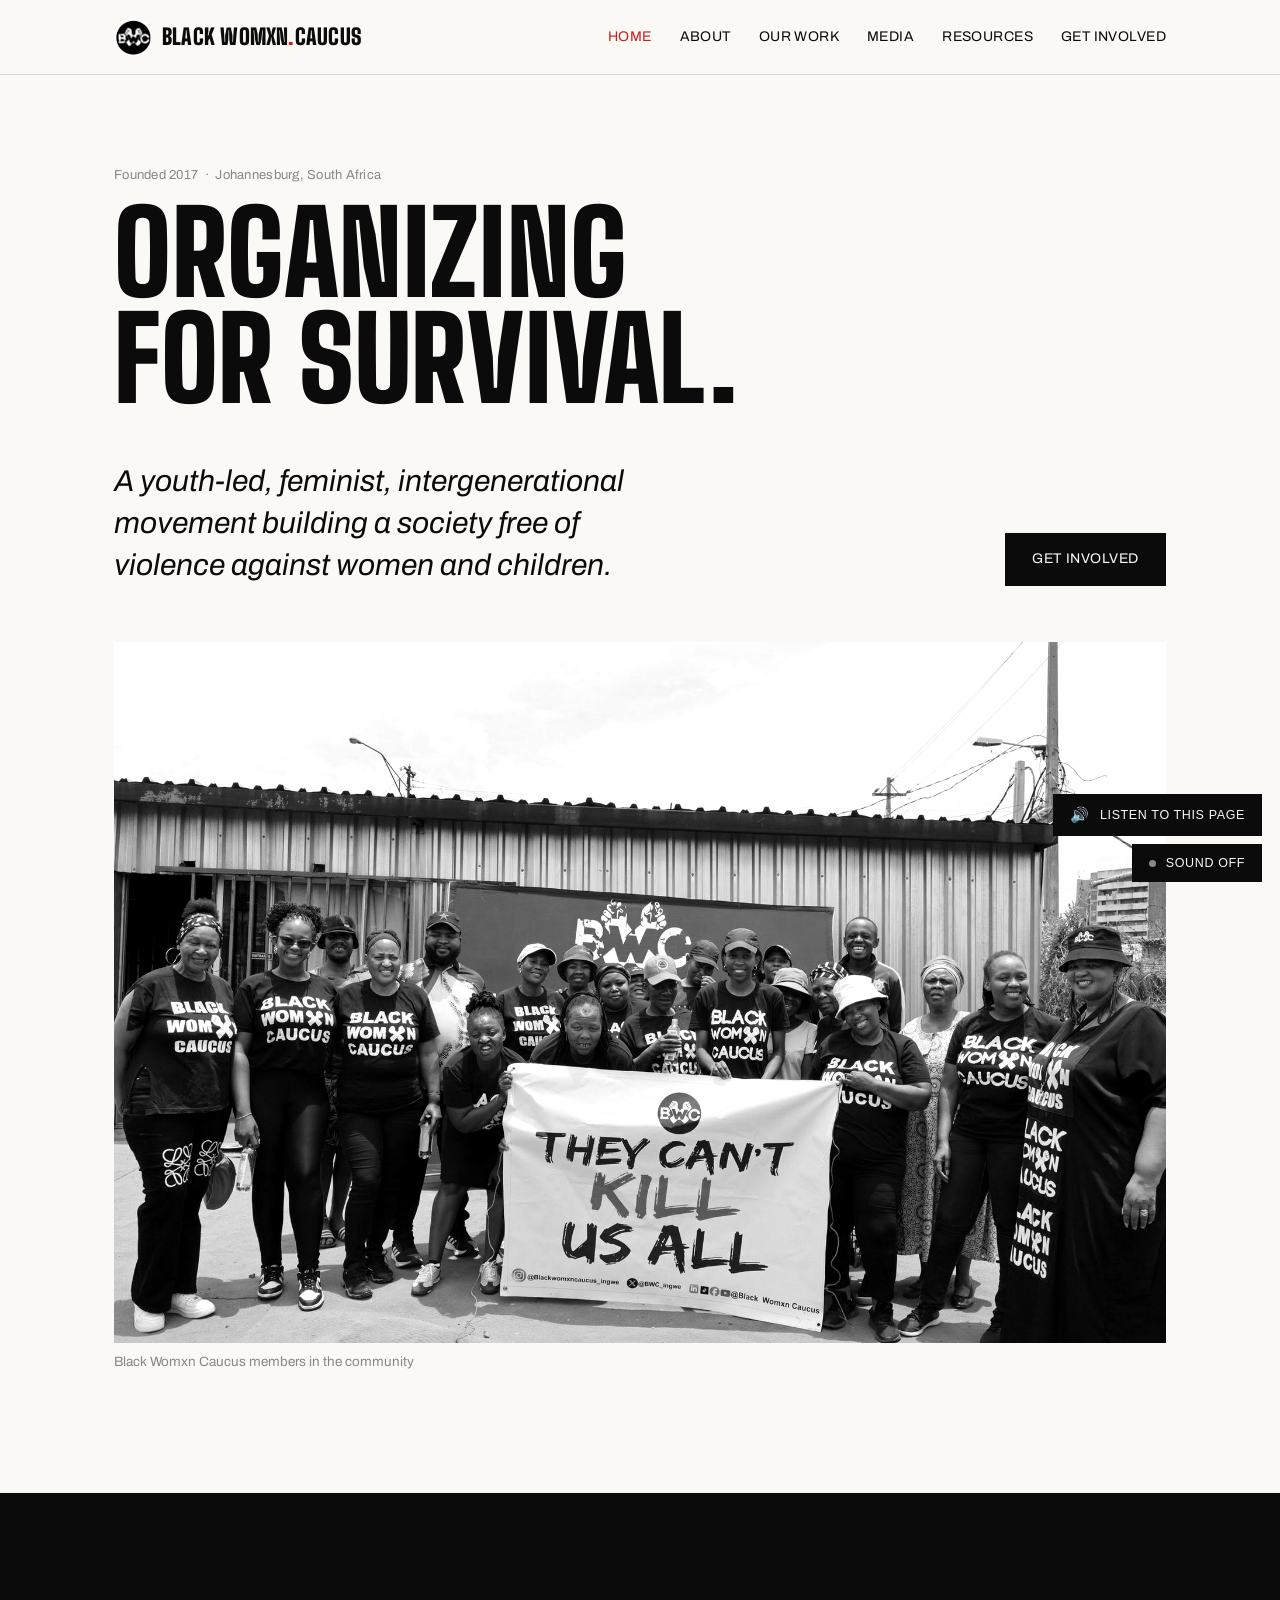
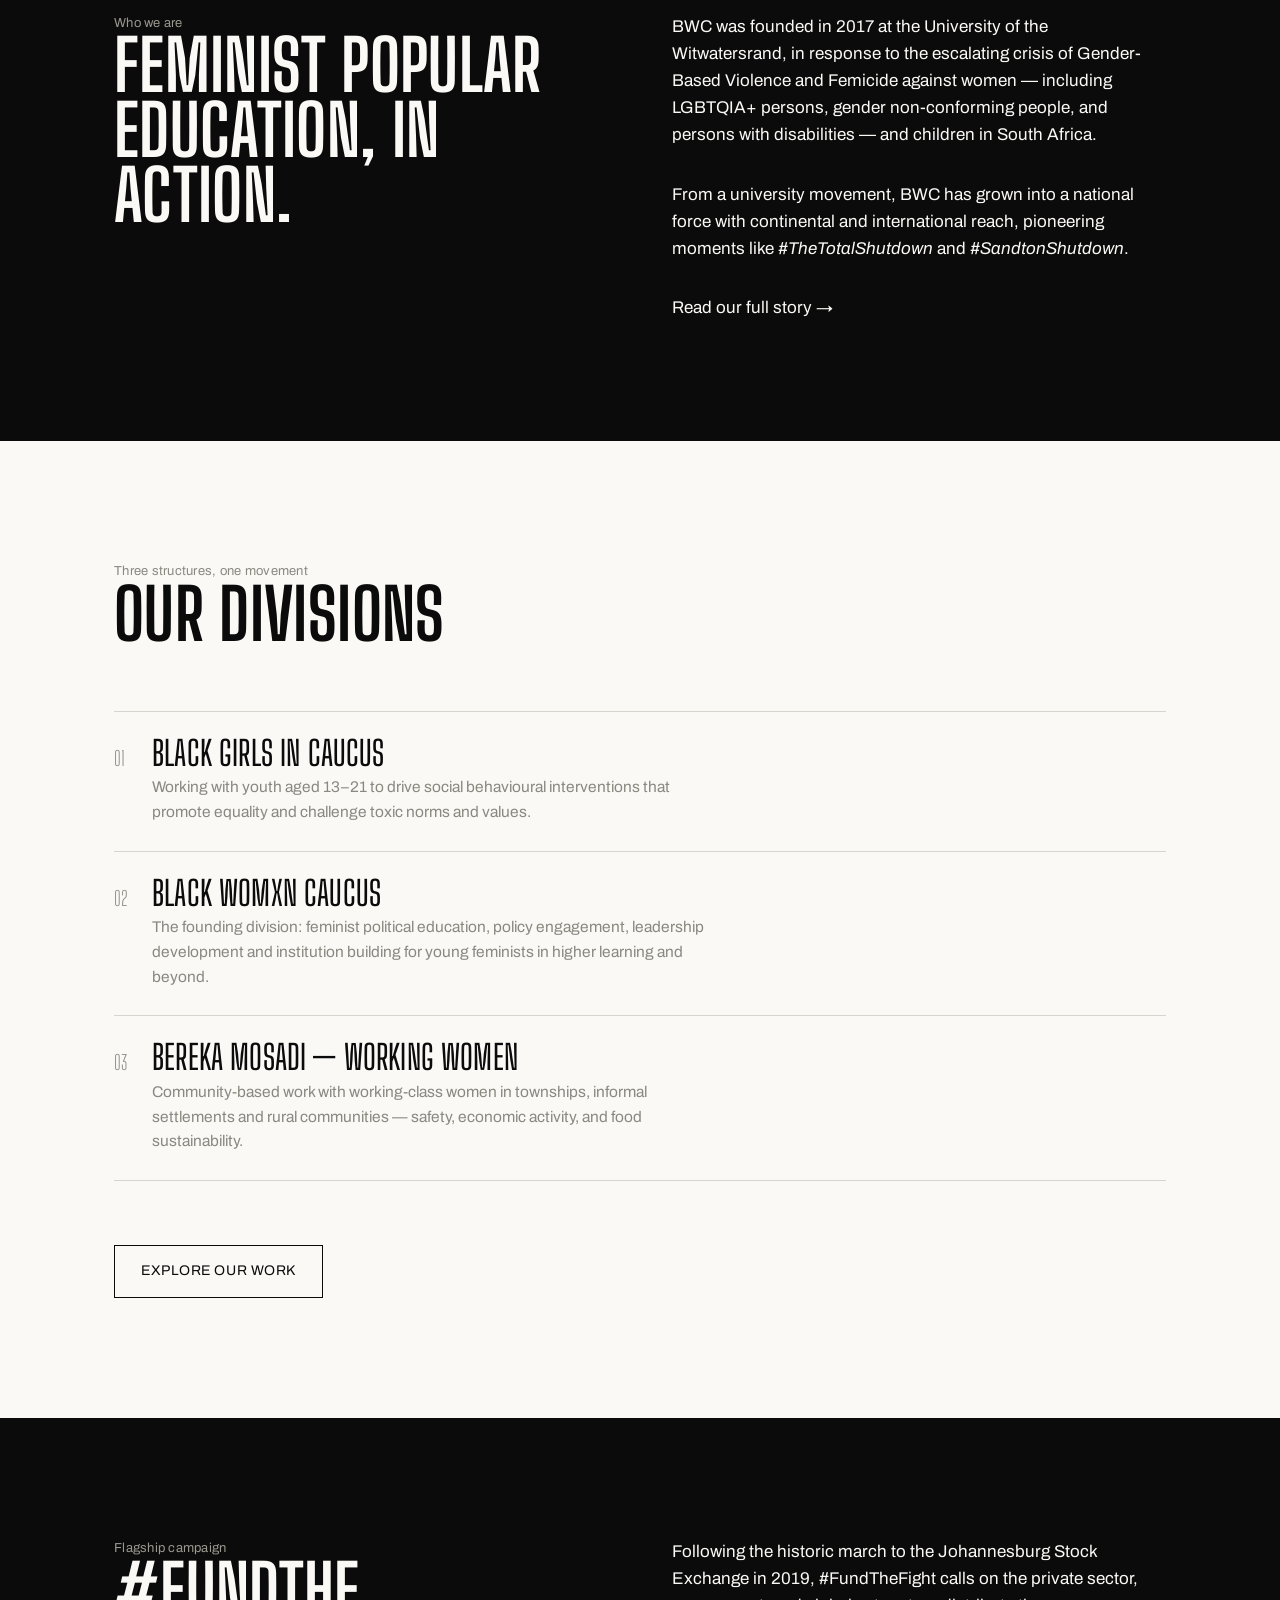
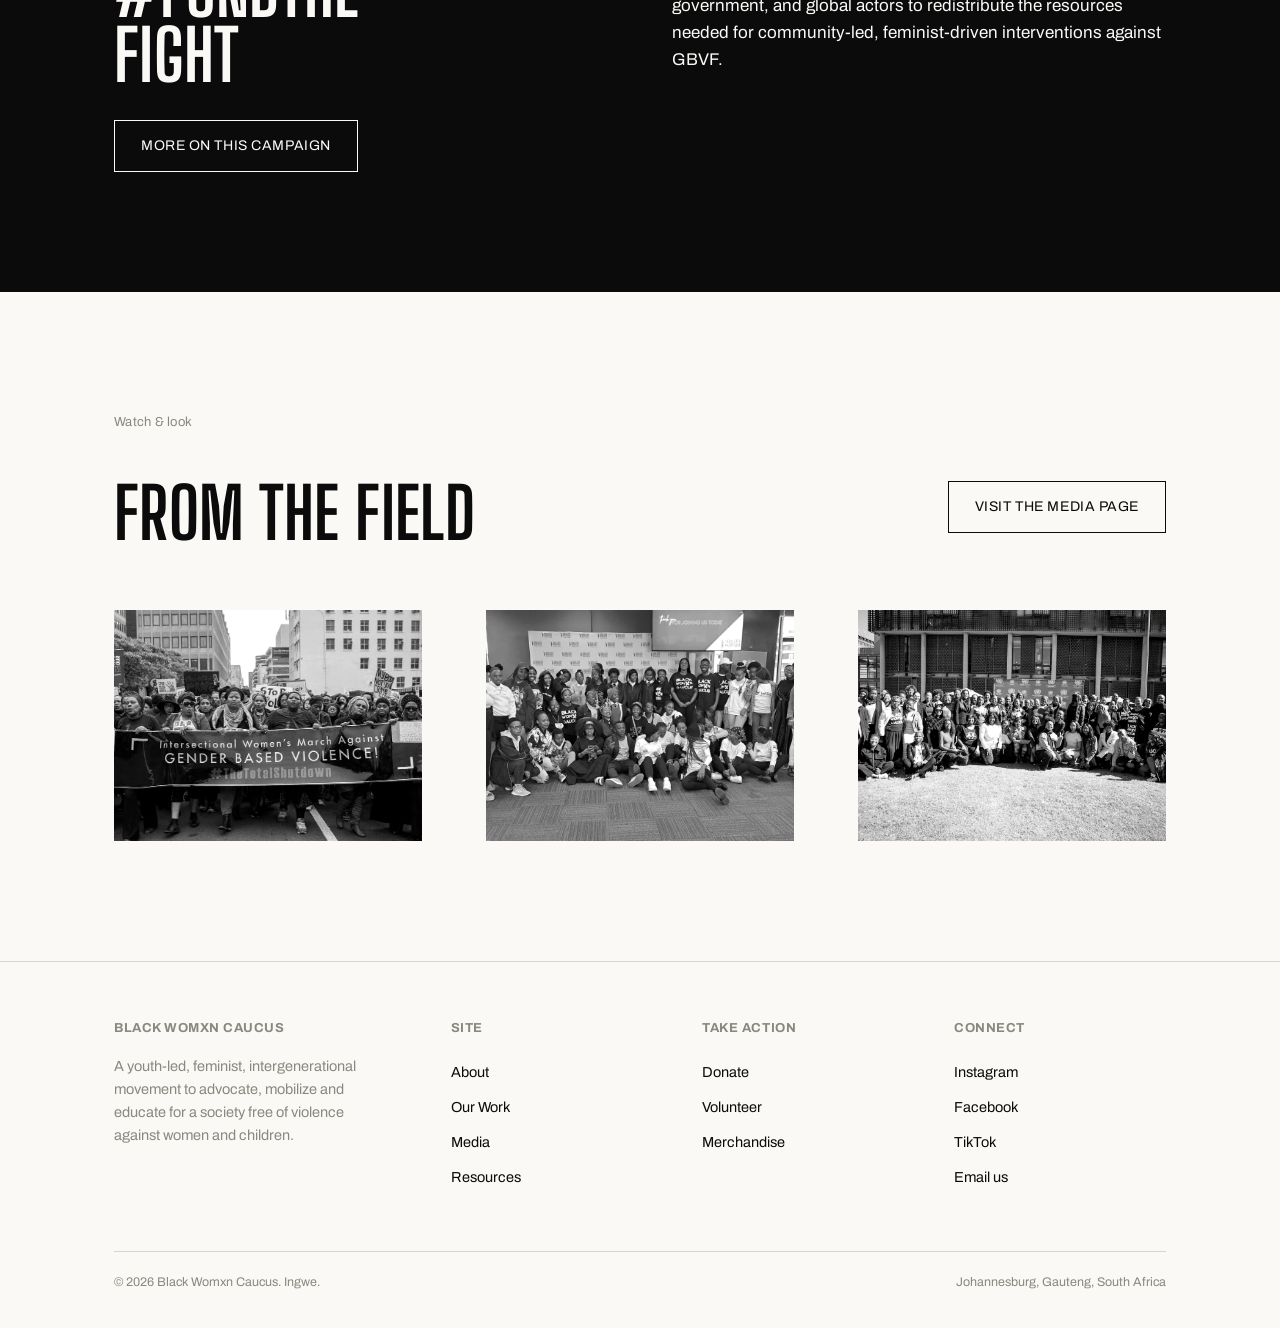
==== index.html @ 2677172e "Add files via upload" ====
<!doctype html>
<html lang="en">
<head>
<meta charset="UTF-8">
<meta name="viewport" content="width=device-width, initial-scale=1.0">
<title>Black Womxn Caucus — Organizing for a society free of violence</title>
<meta name="description" content="Black Womxn Caucus (BWC) is a youth-led, feminist, intergenerational movement working to end Gender-Based Violence and Femicide in South Africa.">
<link rel="stylesheet" href="assets/style.css">
<link rel="icon" type="image/png" sizes="32x32" href="assets/img/favicon-32.png">
<link rel="apple-touch-icon" sizes="180x180" href="assets/img/favicon-180.png">
</head>
<body>
<a class="skip-link" href="#main">Skip to main content</a>

<header class="site-nav" role="banner">
  <div class="wrap nav-inner">
    <a href="index.html" class="wordmark">
      <img src="assets/img/bwc-logo.png" alt="Black Womxn Caucus logo" class="logo-mark">
      <span class="logo-text">Black Womxn<span class="accent-dot">.</span>Caucus</span>
    </a>
    <button class="nav-toggle" aria-label="Menu"><span></span><span></span><span></span></button>
    <nav class="links" aria-label="Primary">
      <a href="index.html" class="current">Home</a>
      <a href="about.html">About</a>
      <a href="our-work.html">Our Work</a>
      <a href="media.html">Media</a>
      <a href="resources.html">Resources</a>
      <a href="get-involved.html">Get Involved</a>
    </nav>
  </div>
</header>

<main id="main">

  <!-- HERO -->
  <section class="hero">
    <div class="wrap">
      <p class="eyebrow">Founded 2017 &nbsp;·&nbsp; Johannesburg, South Africa</p>
      <h1 class="h1">Organizing<br>for survival.</h1>
      <div class="hero-foot">
        <p class="quote">A youth-led, feminist, intergenerational movement building a society free of violence against women and children.</p>
        <a href="get-involved.html" class="btn solid">Get involved</a>
      </div>
      <figure class="hero-photo">
        <img src="assets/img/home-hero.jpg" alt="Members of the Black Womxn Caucus in black BWC t-shirts standing together in front of a BWC banner, holding a sign that reads They Can't Kill Us All">
        <figcaption>Black Womxn Caucus members in the community</figcaption>
      </figure>
    </div>
  </section>

  <!-- ABOUT STRIP -->
  <section class="panel-dark reveal">
    <div class="wrap grid-2">
      <div>
        <p class="eyebrow grey">Who we are</p>
        <h2 class="h2">Feminist popular<br>education, in action.</h2>
      </div>
      <div>
        <p>BWC was founded in 2017 at the University of the Witwatersrand, in response to the escalating crisis of Gender-Based Violence and Femicide against women — including LGBTQIA+ persons, gender non-conforming people, and persons with disabilities — and children in South Africa.</p>
        <p class="mt-m">From a university movement, BWC has grown into a national force with continental and international reach, pioneering moments like <em>#TheTotalShutdown</em> and <em>#SandtonShutdown</em>.</p>
        <a href="about.html" class="underline mt-m" style="display:inline-block;">Read our full story →</a>
      </div>
    </div>
  </section>

  <!-- DIVISIONS -->
  <section class="reveal">
    <div class="wrap">
      <p class="eyebrow">Three structures, one movement</p>
      <h2 class="h2">Our divisions</h2>

      <div class="row-list mt-l">
        <div class="row">
          <span class="num">01</span>
          <div class="row-body">
            <h3>Black Girls in Caucus</h3>
            <p>Working with youth aged 13–21 to drive social behavioural interventions that promote equality and challenge toxic norms and values.</p>
          </div>
        </div>
        <div class="row">
          <span class="num">02</span>
          <div class="row-body">
            <h3>Black Womxn Caucus</h3>
            <p>The founding division: feminist political education, policy engagement, leadership development and institution building for young feminists in higher learning and beyond.</p>
          </div>
        </div>
        <div class="row">
          <span class="num">03</span>
          <div class="row-body">
            <h3>Bereka Mosadi — Working Women</h3>
            <p>Community-based work with working-class women in townships, informal settlements and rural communities — safety, economic activity, and food sustainability.</p>
          </div>
        </div>
      </div>
      <a href="our-work.html" class="btn mt-l">Explore our work</a>
    </div>
  </section>

  <!-- FUND THE FIGHT -->
  <section class="panel-dark reveal">
    <div class="wrap grid-2">
      <div>
        <p class="eyebrow grey">Flagship campaign</p>
        <h2 class="h2">#FundThe<br>Fight</h2>
        <a href="our-work.html#campaigns" class="btn mt-m">More on this campaign</a>
      </div>
      <div>
        <p>Following the historic march to the Johannesburg Stock Exchange in 2019, #FundTheFight calls on the private sector, government, and global actors to redistribute the resources needed for community-led, feminist-driven interventions against GBVF.</p>
      </div>
    </div>
  </section>

  <!-- MEDIA TEASER -->
  <section class="reveal">
    <div class="wrap">
      <p class="eyebrow">Watch &amp; look</p>
      <div class="hero-foot" style="align-items:flex-start;">
        <h2 class="h2">From the field</h2>
        <a href="media.html" class="btn">Visit the media page</a>
      </div>
      <div class="grid-3 mt-l photo-strip">
        <img src="assets/img/media/bwc-total-shutdown-march.jpg" loading="lazy" alt="Thousands of women marching behind a banner reading Intersectional Women's March Against Gender Based Violence, #TheTotalShutdown">
        <img src="assets/img/media/bgc-for-teens-only-workshop.jpg" loading="lazy" alt="Young people and facilitators in BWC t-shirts at an indoor workshop">
        <img src="assets/img/media/bwc-group-photo.jpg" loading="lazy" alt="A large group of BWC members and supporters gathered on a lawn outside a building">
      </div>
    </div>
  </section>

</main>

<footer role="contentinfo">
  <div class="wrap">
    <div class="footer-grid">
      <div>
        <h4>Black Womxn Caucus</h4>
        <p style="max-width:34ch; color:var(--grey); font-size:14.5px;">A youth-led, feminist, intergenerational movement to advocate, mobilize and educate for a society free of violence against women and children.</p>
      </div>
      <div>
        <h4>Site</h4>
        <a href="about.html">About</a>
        <a href="our-work.html">Our Work</a>
        <a href="media.html">Media</a>
        <a href="resources.html">Resources</a>
      </div>
      <div>
        <h4>Take action</h4>
        <a href="get-involved.html">Donate</a>
        <a href="get-involved.html#volunteer">Volunteer</a>
        <a href="get-involved.html#shop">Merchandise</a>
      </div>
      <div>
        <h4>Connect</h4>
        <a href="https://instagram.com" target="_blank" rel="noopener">Instagram</a>
        <a href="https://facebook.com" target="_blank" rel="noopener">Facebook</a>
        <a href="https://tiktok.com" target="_blank" rel="noopener">TikTok</a>
        <a href="mailto:info@blackwomxncaucus.org.za">Email us</a>
      </div>
    </div>
    <div class="footer-bottom">
      <span>&copy; 2026 Black Womxn Caucus. Ingwe.</span>
      <span>Johannesburg, Gauteng, South Africa</span>
    </div>
  </div>
</footer>

<div class="a11y-bar">
  <button class="a11y-btn" id="readAloudBtn" aria-pressed="false">
    <span class="a11y-icon" aria-hidden="true">&#128266;</span>
    <span class="label">Listen to this page</span>
  </button>
  <button class="audio-toggle muted" aria-label="Toggle video &amp; audio sound" aria-pressed="false">
    <span class="dot" aria-hidden="true"></span><span class="label">Sound off</span>
  </button>
</div>

<script src="assets/main.js"></script>
</body>
</html>
---- assets/style.css ----
/* ============================================================
   BLACK WOMXN CAUCUS — shared stylesheet
   Tokens
   ============================================================ */
@import url('https://fonts.googleapis.com/css2?family=Big+Shoulders+Display:wght@300;500;700;900&family=Archivo:ital,wght@0,400;0,500;0,600;1,400&display=swap');

:root{
  --ink:#0b0b0b;
  --paper:#faf9f6;
  --line:#d7d5cd;
  --grey:#8a887f;
  --accent:#c81e1e;
  --pad: clamp(20px, 5vw, 64px);
  --maxw: 1180px;
}

*{box-sizing:border-box; margin:0; padding:0;}

/* ---------- Accessibility baseline ---------- */
.skip-link{
  position:absolute; left:12px; top:-60px; z-index:100;
  background:var(--ink); color:var(--paper);
  padding:12px 18px; font-size:14px; text-transform:uppercase; letter-spacing:.03em;
  transition:top .2s ease;
}
.skip-link:focus{top:12px;}

:focus-visible{outline:3px solid var(--accent); outline-offset:3px;}
button, a{cursor:pointer;}

.sr-only{
  position:absolute; width:1px; height:1px; overflow:hidden;
  clip:rect(0,0,0,0); white-space:nowrap; border:0; padding:0; margin:-1px;
}
html{scroll-behavior:smooth;}
@media (prefers-reduced-motion: reduce){
  html{scroll-behavior:auto;}
  *{animation-duration:0.01ms !important; animation-iteration-count:1 !important; transition-duration:0.01ms !important;}
}

body{
  background:var(--paper);
  color:var(--ink);
  font-family:'Archivo', sans-serif;
  font-size:17px;
  line-height:1.6;
  -webkit-font-smoothing:antialiased;
  overflow-x:hidden;
}

img{max-width:100%; display:block;}

a{color:inherit; text-decoration:none;}
a.underline{
  background-image:linear-gradient(var(--ink), var(--ink));
  background-size:0% 1px;
  background-repeat:no-repeat;
  background-position:0 100%;
  transition:background-size .35s ease;
}
a.underline:hover{background-size:100% 1px;}

.wrap{max-width:var(--maxw); margin:0 auto; padding-left:var(--pad); padding-right:var(--pad);}

/* ---------- Type scale ---------- */
h1,h2,h3,.display{
  font-family:'Big Shoulders Display', sans-serif;
  text-transform:uppercase;
  font-weight:700;
  letter-spacing:0.005em;
  line-height:0.92;
}
h1,.h1{font-size:clamp(46px, 9vw, 128px); font-weight:900;}
h2,.h2{font-size:clamp(32px, 5.5vw, 72px); font-weight:700;}
h3,.h3{font-size:clamp(22px, 3vw, 34px); font-weight:500;}

p{max-width:62ch;}
.quote{
  font-family:'Archivo', sans-serif;
  font-style:italic;
  font-weight:400;
  font-size:clamp(20px, 3vw, 30px);
  line-height:1.4;
  max-width:34ch;
}
.eyebrow{
  font-size:13px;
  color:var(--grey);
  letter-spacing:0.02em;
}
.num{
  font-family:'Big Shoulders Display', sans-serif;
  font-weight:300;
  color:var(--grey);
}

/* ---------- Nav ---------- */
header.site-nav{
  position:sticky; top:0; z-index:50;
  background:var(--paper);
  border-bottom:1px solid var(--line);
}
.nav-inner{
  display:flex; align-items:center; justify-content:space-between;
  padding-top:18px; padding-bottom:18px;
}
.wordmark{
  display:flex; align-items:center; gap:10px;
  font-family:'Big Shoulders Display', sans-serif;
  font-weight:900;
  font-size:22px;
  letter-spacing:0.01em;
  text-transform:uppercase;
  line-height:1;
}
.logo-mark{
  width:38px; height:38px; border-radius:50%;
  object-fit:cover; flex-shrink:0;
  filter:grayscale(1) contrast(1.15);
}
.panel-dark .logo-mark{filter:grayscale(1) contrast(1.15) invert(1);}
.accent-dot{color:var(--accent);}
nav.links{display:flex; gap:28px; align-items:center;}
nav.links a{font-size:14px; text-transform:uppercase; letter-spacing:0.03em;}
nav.links a.current{color:var(--accent);}
.nav-toggle{display:none; background:none; border:none; cursor:pointer;}
.nav-toggle span{display:block; width:24px; height:2px; background:var(--ink); margin:5px 0;}

@media (max-width:820px){
  nav.links{
    position:fixed; inset:0; top:60px;
    background:var(--paper);
    flex-direction:column; align-items:flex-start; gap:0;
    padding:24px var(--pad);
    transform:translateY(-110%);
    transition:transform .35s ease;
  }
  nav.links.open{transform:translateY(0);}
  nav.links a{
    font-size:32px; padding:16px 0; width:100%;
    border-bottom:1px solid var(--line);
    font-family:'Big Shoulders Display'; text-transform:uppercase; font-weight:500;
  }
  .nav-toggle{display:block;}
}

/* ---------- Sections / panels ---------- */
section{padding-top:clamp(56px,10vw,120px); padding-bottom:clamp(56px,10vw,120px);}
.panel-dark{background:var(--ink); color:var(--paper);}
.panel-dark .grey{color:#9a988f;}
.panel-dark .line{border-color:#333;}
.rule{border-top:1px solid var(--line); margin:0;}
.panel-dark .rule{border-top:1px solid #333;}

.js .reveal{opacity:0; transform:translateY(24px); transition:opacity .7s ease, transform .7s ease;}
.js .reveal.in{opacity:1; transform:translateY(0);}

/* ---------- Grid helpers ---------- */
.grid-2{display:grid; grid-template-columns:1fr 1fr; gap:var(--pad);}
.grid-3{display:grid; grid-template-columns:repeat(3,1fr); gap:var(--pad);}
@media (max-width:900px){
  .grid-2,.grid-3{grid-template-columns:1fr;}
}

/* ---------- Cards / list rows ---------- */
.row-list{border-top:1px solid var(--line);}
.row{
  display:flex; gap:24px; align-items:baseline;
  padding:26px 0; border-bottom:1px solid var(--line);
}
.panel-dark .row{border-bottom:1px solid #333;}
.row .num{font-size:20px; width:2ch; flex-shrink:0;}
.row .row-body{flex:1;}
.row h3{margin-bottom:6px;}
.row p{color:var(--grey); font-size:15.5px;}

/* ---------- Buttons ---------- */
.btn{
  display:inline-flex; align-items:center; gap:10px;
  border:1px solid var(--ink);
  padding:14px 26px;
  font-size:14px; text-transform:uppercase; letter-spacing:0.04em;
  transition:background .25s ease, color .25s ease;
}
.btn:hover{background:var(--ink); color:var(--paper);}
.panel-dark .btn{border-color:var(--paper);}
.panel-dark .btn:hover{background:var(--paper); color:var(--ink);}
.btn.solid{background:var(--ink); color:var(--paper);}
.btn.solid:hover{background:var(--accent); border-color:var(--accent); color:var(--paper);}
.btn.accent{border-color:var(--accent); color:var(--accent);}
.btn.accent:hover{background:var(--accent); color:var(--paper);}

/* ---------- Hero ---------- */
.hero{padding-top:clamp(48px,8vw,90px); padding-bottom:clamp(60px,10vw,120px);}
.hero .h1{margin-top:14px;}
.hero-foot{
  display:flex; justify-content:space-between; align-items:flex-end; gap:24px; margin-top:48px;
  flex-wrap:wrap;
}

/* ---------- Media / video cards ---------- */
.video-card{position:relative; background:var(--ink); overflow:hidden;}
.video-card video, .video-card .poster{width:100%; display:block; aspect-ratio:16/10; object-fit:cover;}
.video-card .poster{
  background:linear-gradient(135deg,#1a1a1a,#050505);
  display:flex; align-items:center; justify-content:center;
  color:#555; font-family:'Big Shoulders Display'; font-size:14px; text-transform:uppercase;
}
.video-meta{padding:14px 4px 0;}
.video-meta h3{font-size:19px; text-transform:none; font-family:'Archivo'; font-weight:600; letter-spacing:0;}
.video-meta p{font-size:13.5px; color:var(--grey); margin-top:4px;}
.play-btn{
  position:absolute; inset:0; margin:auto; width:56px; height:56px;
  border:1px solid rgba(255,255,255,.6); border-radius:50%;
  display:flex; align-items:center; justify-content:center; cursor:pointer;
  background:rgba(0,0,0,.15); backdrop-filter:blur(2px);
  transition:transform .25s ease, background .25s ease;
}
.play-btn:hover{transform:scale(1.08); background:rgba(0,0,0,.3);}
.play-btn svg{width:18px; height:18px; fill:#fff; margin-left:2px;}

/* ---------- Accessibility bar: read-aloud + audio toggle ---------- */
.a11y-bar{
  position:fixed; right:18px; bottom:18px; z-index:60;
  display:flex; flex-direction:column; gap:8px; align-items:flex-end;
}
.a11y-btn, .audio-toggle{
  display:flex; align-items:center; gap:10px;
  background:var(--ink); color:var(--paper);
  border:1px solid var(--ink);
  padding:11px 16px;
  font-size:12.5px; text-transform:uppercase; letter-spacing:0.05em;
  transition:background .2s ease;
  white-space:nowrap;
}
.a11y-btn:hover, .audio-toggle:hover{background:#222;}
.a11y-btn.active{background:var(--accent); border-color:var(--accent);}
.a11y-icon{font-size:15px;}
.audio-toggle .dot{width:7px; height:7px; border-radius:50%; background:var(--accent); flex-shrink:0;}
.audio-toggle.muted .dot{background:var(--grey);}

@media (max-width:600px){
  .a11y-bar{right:10px; bottom:10px;}
  .a11y-btn .label, .audio-toggle .label{display:none;}
  .a11y-btn, .audio-toggle{padding:13px; border-radius:50%;}
}

/* ---------- Organogram (team) ---------- */
.org-chart{display:flex; flex-direction:column; align-items:center; gap:0;}
.org-connector{width:1px; height:28px; background:#333;}
.org-tier{
  display:flex; flex-wrap:wrap; justify-content:center; gap:20px;
  width:100%; padding-bottom:28px; margin-bottom:28px;
  border-bottom:1px solid #2a2a2a;
  position:relative;
}
.org-tier:last-child{border-bottom:none; margin-bottom:0; padding-bottom:0;}
.org-tier-board{padding-bottom:0; margin-bottom:0; border-bottom:none;}
.org-card{
  border:1px solid #333; padding:20px 22px; min-width:220px; flex:1 1 220px; max-width:320px;
  text-align:center;
}
.org-card h3{
  text-transform:none; font-family:'Archivo', sans-serif; font-weight:600; font-size:17px; line-height:1.3;
}
.org-card p{font-size:13.5px; margin-top:6px; max-width:none;}
.org-board{border-color:var(--accent); max-width:360px;}

@media (max-width:700px){
  .org-card{min-width:0; flex:1 1 100%;}
}

/* ---------- Photo gallery ---------- */
.gallery-label{
  font-family:'Archivo', sans-serif; text-transform:none; font-weight:600;
  font-size:19px; line-height:1.3; margin-top:64px; margin-bottom:20px;
}
.gallery{
  display:grid; grid-template-columns:repeat(2, 1fr); gap:20px;
}
.gallery figure{margin:0;}
.gallery figure.g-wide{grid-column:1 / -1;}
.gallery img{
  width:100%; height:auto; display:block; background:#1a1a1a;
  filter:grayscale(1) contrast(1.05);
  transition:filter .4s ease;
}
.gallery figure:hover img, .gallery figure:focus-within img{filter:grayscale(0) contrast(1);}
.gallery figcaption{font-size:13.5px; color:#9a988f; margin-top:8px;}
.photo-strip img{width:100%; aspect-ratio:4/3; object-fit:cover; display:block; filter:grayscale(1) contrast(1.05);}

@media (max-width:700px){
  .gallery{grid-template-columns:1fr;}
}

/* ---------- Programs (text + photo rows) ---------- */
.programs{border-top:1px solid var(--line);}
.panel-dark .programs{border-top-color:#333;}
.program{
  display:grid; grid-template-columns:1fr 1fr; gap:var(--pad); align-items:center;
  padding:36px 0; border-bottom:1px solid var(--line);
}
.panel-dark .program{border-bottom-color:#333;}
.program.no-fig{grid-template-columns:1fr; max-width:70ch;}
.program h3{
  text-transform:none; font-family:'Archivo', sans-serif; font-weight:600;
  font-size:clamp(20px,2.4vw,26px); line-height:1.25; margin-bottom:12px;
}
.program p{color:inherit; max-width:52ch;}
.program figure{margin:0;}
.program img{
  width:100%; aspect-ratio:4/3; object-fit:cover; display:block;
  filter:grayscale(1) contrast(1.05); transition:filter .4s ease;
}
.program.tall img{aspect-ratio:4/5; object-position:center 30%;}
.program:hover img{filter:grayscale(0) contrast(1);}
.program figcaption{font-size:13.5px; color:var(--grey); margin-top:8px;}
.program:nth-child(even) figure{order:-1;}
.panel-dark .program figcaption{color:#9a988f;}
.impact{margin-top:28px; max-width:62ch; font-size:16px;}
@media (max-width:800px){
  .program{grid-template-columns:1fr;}
  .program:nth-child(even) figure{order:0;}
  .program figure{order:2;}
}

/* ---------- Timeline ---------- */
.timeline{border-top:1px solid #333; margin-top:56px;}
.t-row{
  display:grid; grid-template-columns:minmax(110px, 220px) 1fr; gap:var(--pad);
  padding:30px 0; border-bottom:1px solid #333;
}
.t-year{
  font-family:'Big Shoulders Display', sans-serif; font-weight:900;
  font-size:clamp(44px, 7vw, 84px); line-height:.9; letter-spacing:.005em;
}
.t-events{list-style:none; display:flex; flex-direction:column; gap:12px; padding-top:6px;}
.t-events li{max-width:60ch; font-size:16.5px;}
.t-events li:first-child{font-weight:600;}
@media (max-width:700px){
  .t-row{grid-template-columns:1fr; gap:14px;}
}

/* ---------- Board bios (expandable) ---------- */
.org-card details{margin-top:12px; text-align:left;}
.org-card summary{
  cursor:pointer; font-size:12.5px; text-transform:uppercase; letter-spacing:.05em;
  list-style:none; text-align:center; color:var(--paper);
  border-top:1px solid #333; padding-top:12px;
}
.org-card summary::-webkit-details-marker{display:none;}
.org-card summary::after{content:" +";}
.org-card details[open] summary::after{content:" \2212";}
.org-card details p{font-size:14px; color:#c9c7be; margin-top:12px; max-width:none; line-height:1.55;}
.org-tier-board{gap:20px; align-items:flex-start;}
.org-board-label{width:100%; text-align:center; margin-bottom:4px;}
.org-board-label h3{text-transform:none; font-family:'Archivo', sans-serif; font-weight:600; font-size:17px;}
.org-board-label p{font-size:13.5px; margin:4px auto 0;}

/* ---------- Home hero picture ---------- */
.hero-photo{margin:56px 0 0;}
.hero-photo img{
  width:100%; aspect-ratio:3/2; object-fit:cover; object-position:center 60%; max-height:78vh;
  display:block; filter:grayscale(1) contrast(1.08); transition:filter .5s ease;
}
.hero-photo:hover img{filter:grayscale(0) contrast(1);}
.hero-photo figcaption{font-size:13.5px; color:var(--grey); margin-top:8px;}
@media (max-width:700px){ .hero-photo img{aspect-ratio:4/3;} }

.pub-links{display:flex; flex-wrap:wrap; gap:12px; margin-top:20px;}
.row.pub .row-body p{max-width:60ch;}

/* ---------- Footer ---------- */
footer{border-top:1px solid var(--line); padding-top:56px; padding-bottom:36px;}
.footer-grid{display:grid; grid-template-columns:1.4fr 1fr 1fr 1fr; gap:40px;}
@media (max-width:800px){.footer-grid{grid-template-columns:1fr 1fr;}}
footer h4{font-size:13px; text-transform:uppercase; letter-spacing:0.04em; color:var(--grey); margin-bottom:16px;}
footer a{display:block; font-size:14.5px; padding:6px 0;}
.footer-bottom{
  margin-top:56px; padding-top:20px; border-top:1px solid var(--line);
  display:flex; justify-content:space-between; flex-wrap:wrap; gap:12px;
  font-size:12.5px; color:var(--grey);
}

/* ---------- Utility ---------- */
.mt-l{margin-top:64px;}
.mt-m{margin-top:32px;}
.center{text-align:center; margin-left:auto; margin-right:auto;}
.tag{
  display:inline-block; font-size:12px; text-transform:uppercase; letter-spacing:.05em;
  border:1px solid var(--line); padding:5px 10px; color:var(--grey);
}
.panel-dark .tag{border-color:#333; color:#9a988f;}
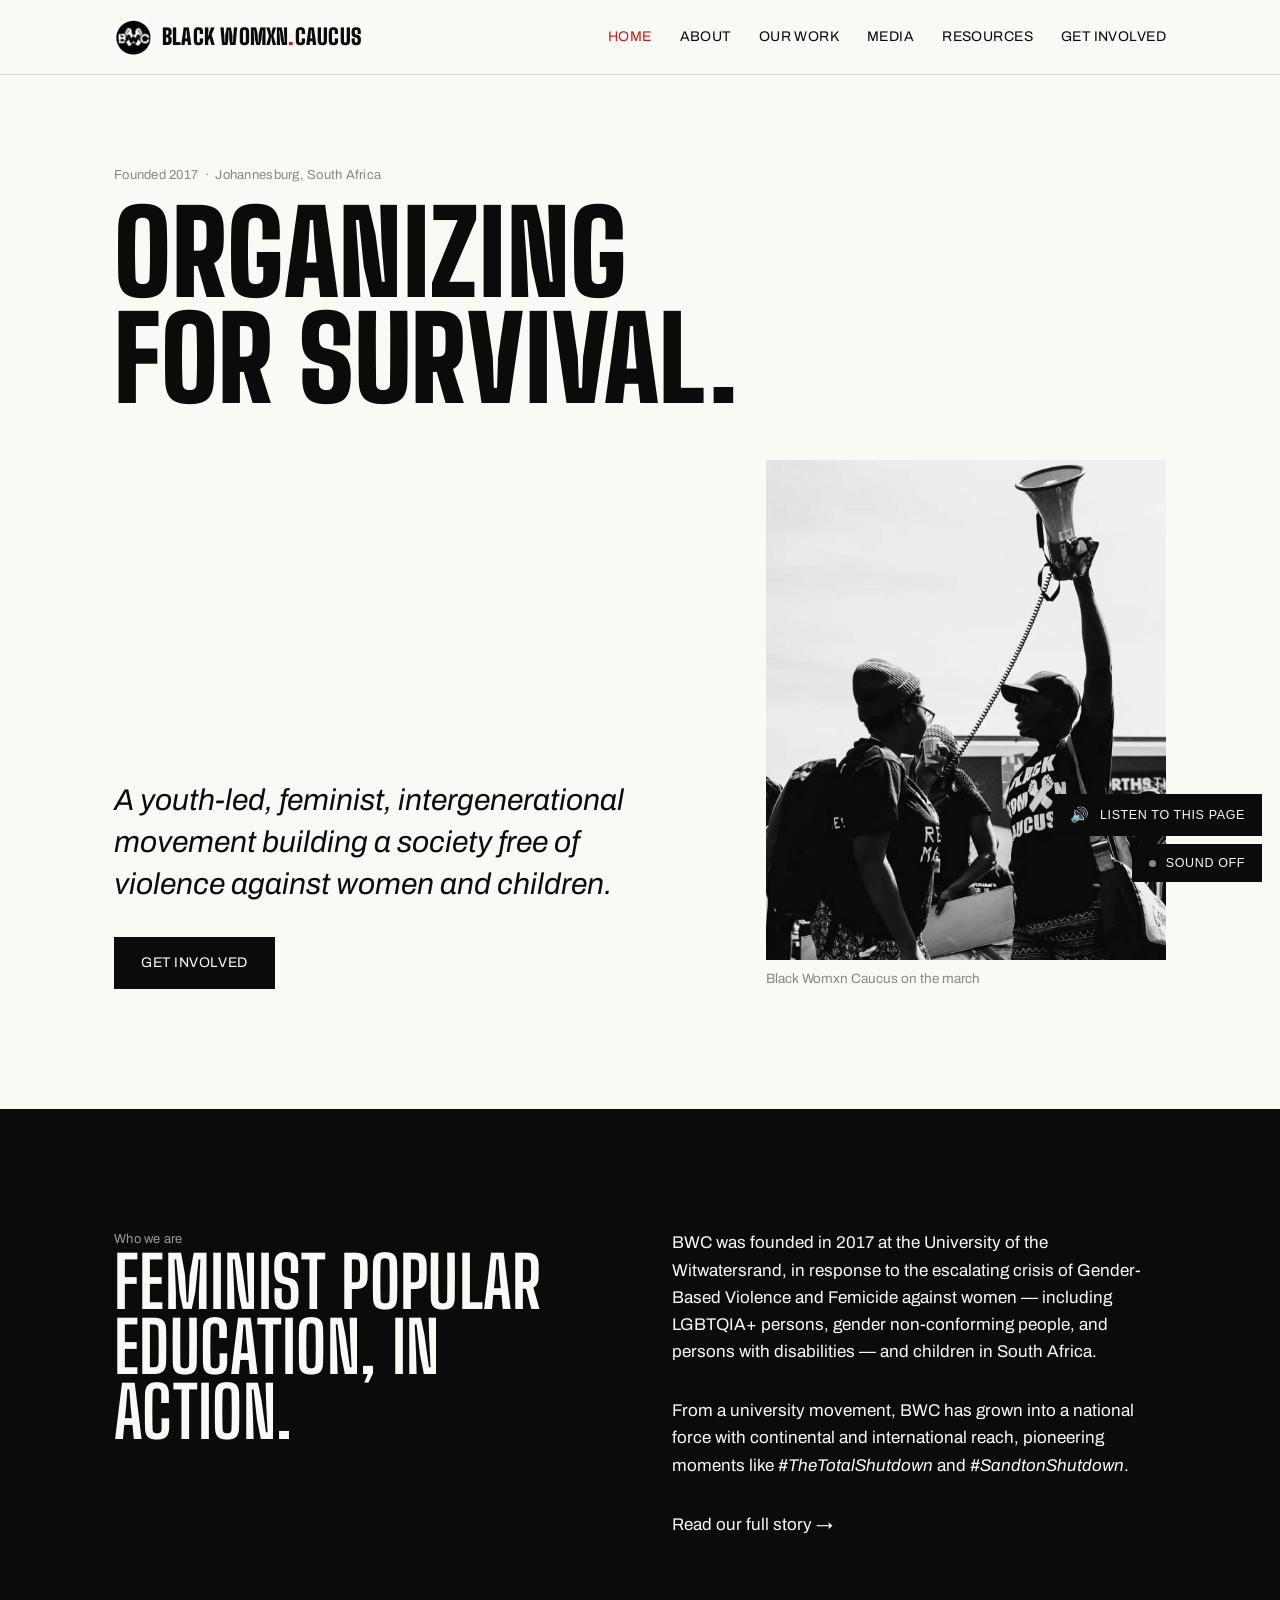
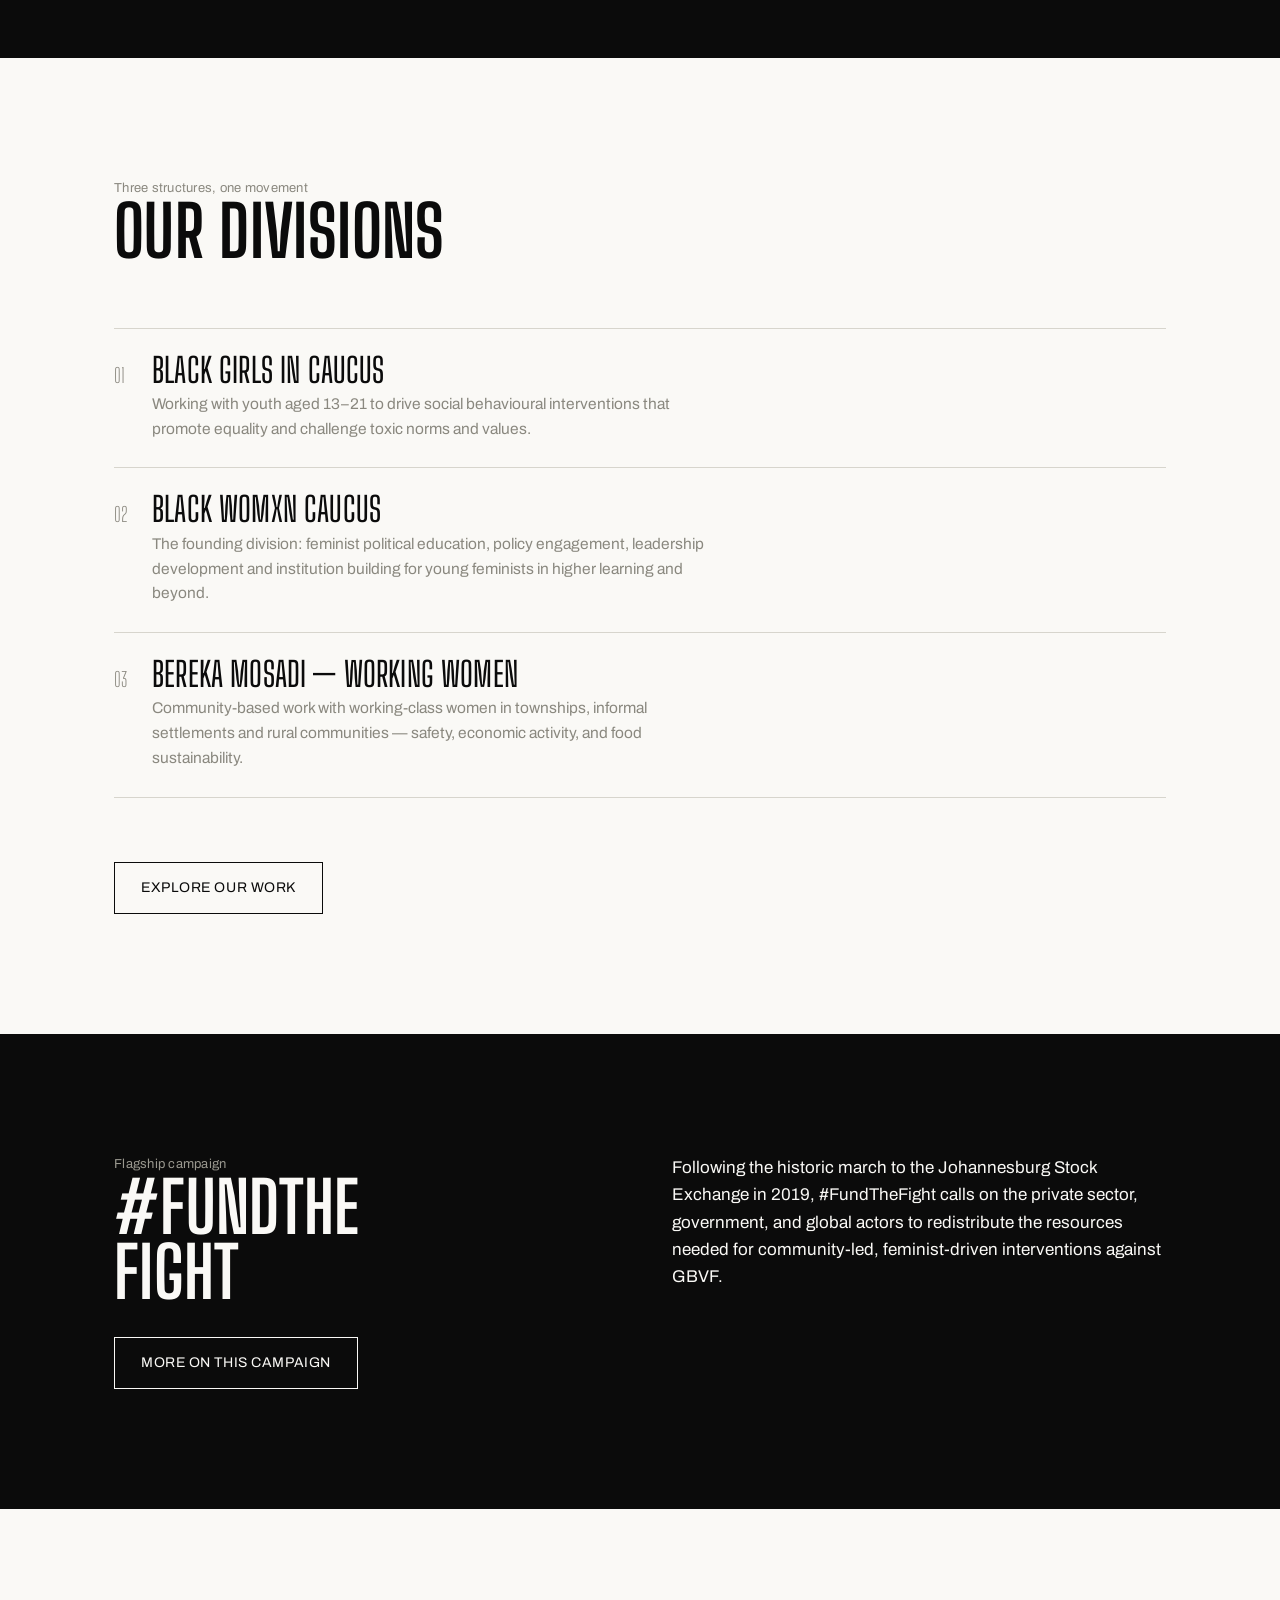
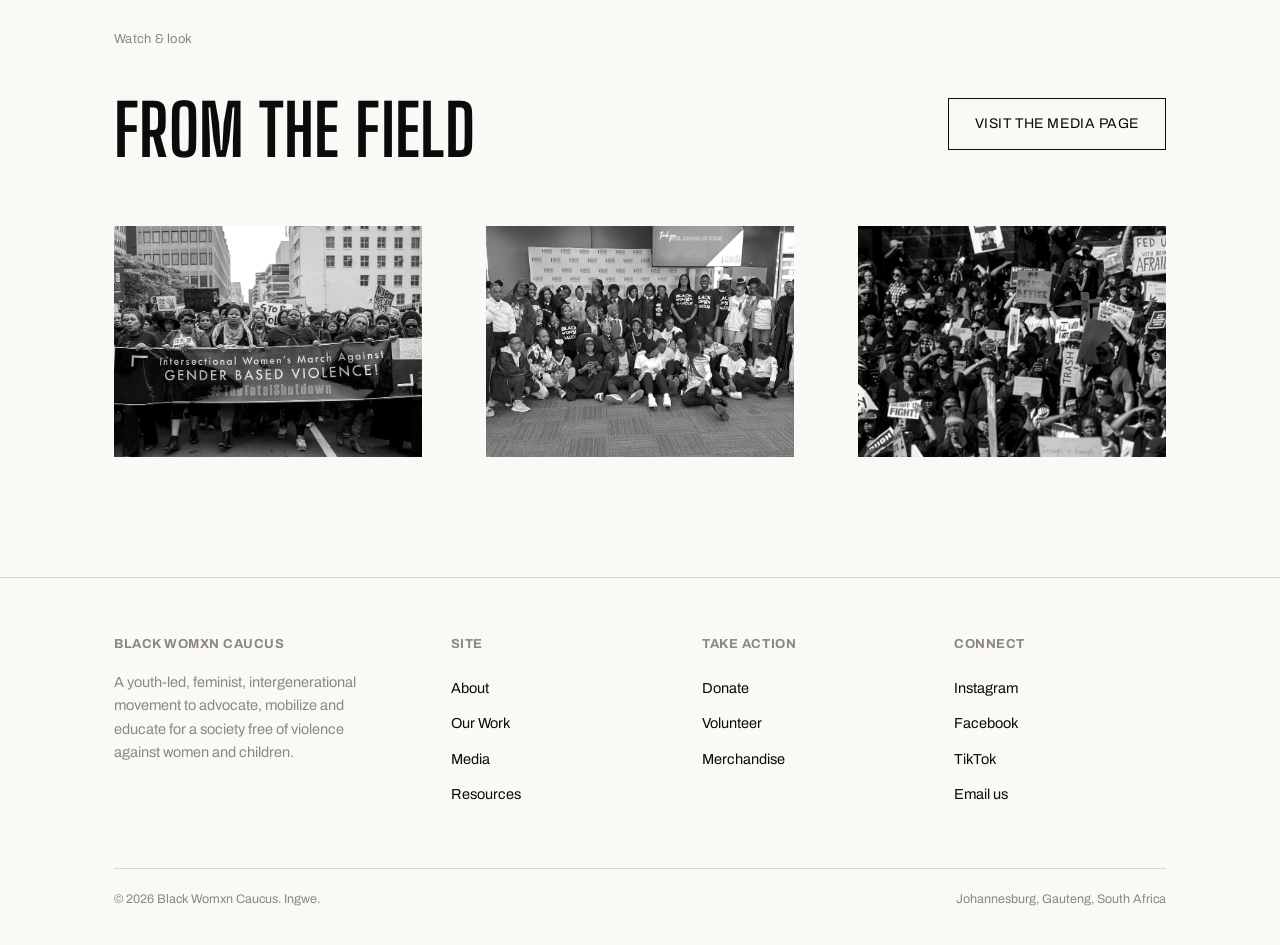
==== commit e820b2a4: "Add files via upload" ====
--- a/index.html
+++ b/index.html
@@ -37,14 +37,16 @@
     <div class="wrap">
       <p class="eyebrow">Founded 2017 &nbsp;·&nbsp; Johannesburg, South Africa</p>
       <h1 class="h1">Organizing<br>for survival.</h1>
-      <div class="hero-foot">
-        <p class="quote">A youth-led, feminist, intergenerational movement building a society free of violence against women and children.</p>
-        <a href="get-involved.html" class="btn solid">Get involved</a>
+      <div class="hero-split">
+        <div class="hero-split-text">
+          <p class="quote">A youth-led, feminist, intergenerational movement building a society free of violence against women and children.</p>
+          <a href="get-involved.html" class="btn solid mt-m">Get involved</a>
+        </div>
+        <figure class="hero-photo">
+          <img src="assets/img/home-hero.jpg" alt="Two women in Black Womxn Caucus t-shirts at a march, one raising a megaphone high above the crowd">
+          <figcaption>Black Womxn Caucus on the march</figcaption>
+        </figure>
       </div>
-      <figure class="hero-photo">
-        <img src="assets/img/home-hero.jpg" alt="Members of the Black Womxn Caucus in black BWC t-shirts standing together in front of a BWC banner, holding a sign that reads They Can't Kill Us All">
-        <figcaption>Black Womxn Caucus members in the community</figcaption>
-      </figure>
     </div>
   </section>
 
@@ -119,9 +121,9 @@
         <a href="media.html" class="btn">Visit the media page</a>
       </div>
       <div class="grid-3 mt-l photo-strip">
-        <img src="assets/img/media/bwc-total-shutdown-march.jpg" loading="lazy" alt="Thousands of women marching behind a banner reading Intersectional Women's March Against Gender Based Violence, #TheTotalShutdown">
-        <img src="assets/img/media/bgc-for-teens-only-workshop.jpg" loading="lazy" alt="Young people and facilitators in BWC t-shirts at an indoor workshop">
-        <img src="assets/img/media/bwc-group-photo.jpg" loading="lazy" alt="A large group of BWC members and supporters gathered on a lawn outside a building">
+        <img src="assets/img/media/bwc-total-shutdown-march.jpg" loading="lazy" alt="Crowds of women marching behind a banner reading Intersectional Women's March Against Gender Based Violence, #TheTotalShutdown">
+        <img src="assets/img/media/bgc-for-teens-only.jpg" loading="lazy" alt="A large group of young people and facilitators in BWC t-shirts gathered indoors">
+        <img src="assets/img/media/field-protest-crowd.jpg" loading="lazy" alt="A crowd of protesters holding handwritten placards against gender-based violence">
       </div>
     </div>
   </section>
--- a/assets/style.css
+++ b/assets/style.css
@@ -275,11 +275,8 @@
   font-family:'Archivo', sans-serif; text-transform:none; font-weight:600;
   font-size:19px; line-height:1.3; margin-top:64px; margin-bottom:20px;
 }
-.gallery{
-  display:grid; grid-template-columns:repeat(2, 1fr); gap:20px;
-}
-.gallery figure{margin:0;}
-.gallery figure.g-wide{grid-column:1 / -1;}
+.gallery{column-count:3; column-gap:20px;}
+.gallery figure{margin:0 0 20px; break-inside:avoid;}
 .gallery img{
   width:100%; height:auto; display:block; background:#1a1a1a;
   filter:grayscale(1) contrast(1.05);
@@ -289,9 +286,8 @@
 .gallery figcaption{font-size:13.5px; color:#9a988f; margin-top:8px;}
 .photo-strip img{width:100%; aspect-ratio:4/3; object-fit:cover; display:block; filter:grayscale(1) contrast(1.05);}
 
-@media (max-width:700px){
-  .gallery{grid-template-columns:1fr;}
-}
+@media (max-width:900px){ .gallery{column-count:2;} }
+@media (max-width:560px){ .gallery{column-count:1;} }
 
 /* ---------- Programs (text + photo rows) ---------- */
 .programs{border-top:1px solid var(--line);}
@@ -358,14 +354,21 @@
 .org-board-label p{font-size:13.5px; margin:4px auto 0;}
 
 /* ---------- Home hero picture ---------- */
-.hero-photo{margin:56px 0 0;}
+.hero-split{
+  display:grid; grid-template-columns:1fr minmax(240px, 400px); gap:var(--pad);
+  align-items:end; margin-top:48px;
+}
+.hero-photo{margin:0;}
 .hero-photo img{
-  width:100%; aspect-ratio:3/2; object-fit:cover; object-position:center 60%; max-height:78vh;
-  display:block; filter:grayscale(1) contrast(1.08); transition:filter .5s ease;
+  width:100%; aspect-ratio:4/5; object-fit:cover; object-position:center 20%;
+  display:block; filter:grayscale(1) contrast(1.05); transition:filter .5s ease;
 }
 .hero-photo:hover img{filter:grayscale(0) contrast(1);}
 .hero-photo figcaption{font-size:13.5px; color:var(--grey); margin-top:8px;}
-@media (max-width:700px){ .hero-photo img{aspect-ratio:4/3;} }
+@media (max-width:800px){
+  .hero-split{grid-template-columns:1fr;}
+  .hero-photo{max-width:420px;}
+}
 
 .pub-links{display:flex; flex-wrap:wrap; gap:12px; margin-top:20px;}
 .row.pub .row-body p{max-width:60ch;}
